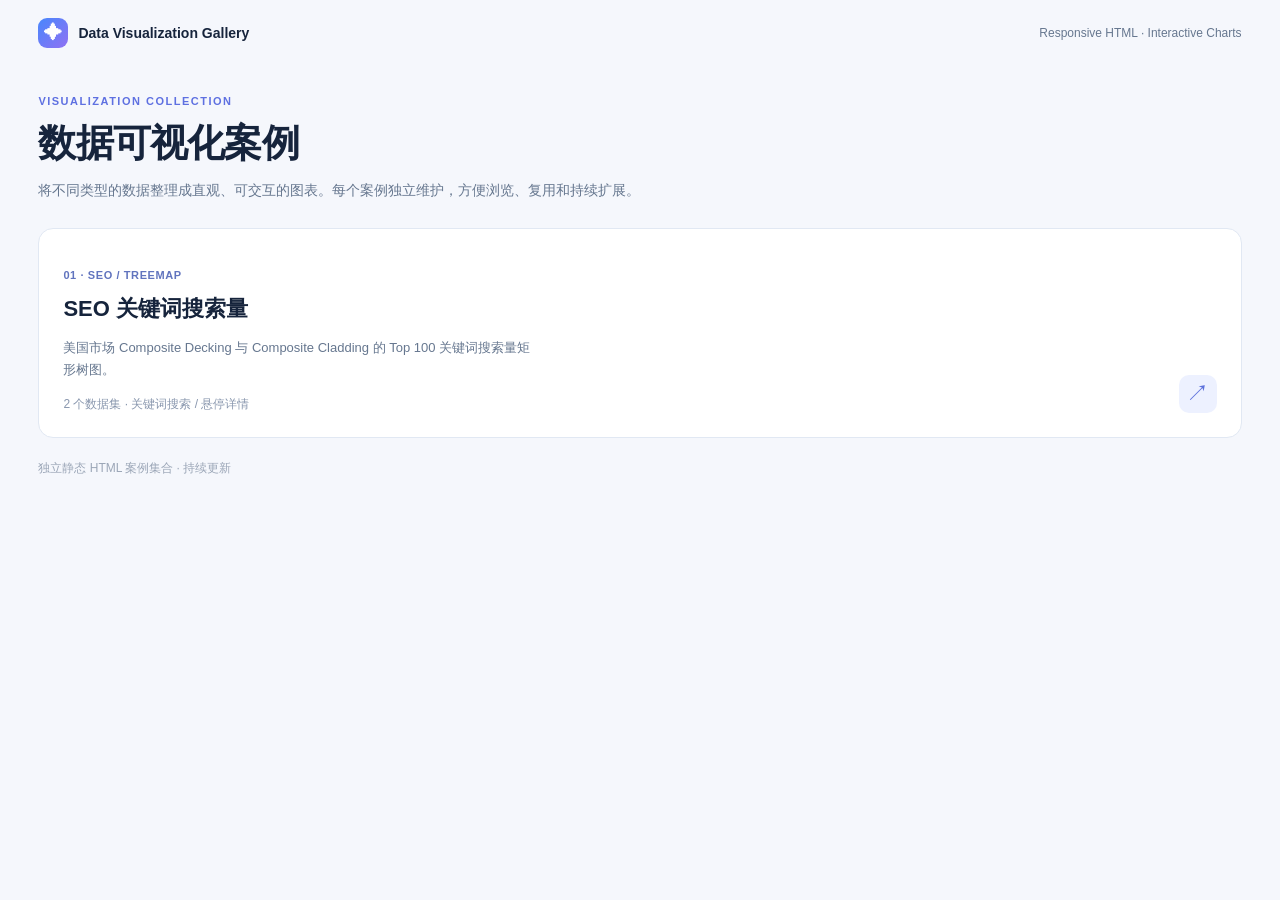
==== index.html @ 246bd043 "feat: initialize data visualization gallery with SEO treemaps 建立通用数据可视化案例目录；收录 Composite Decking 和 C" ====
<!DOCTYPE html>
<html lang="zh-CN">
<head>
  <meta charset="UTF-8">
  <meta name="viewport" content="width=device-width, initial-scale=1">
  <meta name="description" content="数据可视化案例集合：以独立 HTML 页面展示 SEO 关键词、询盘等数据，持续扩展。">
  <title>Data Visualization Gallery · 数据可视化案例</title>
  <link rel="stylesheet" href="assets/gallery.css">
</head>
<body>
  <main class="gallery">
    <header class="header">
      <div class="brand"><span class="mark" aria-hidden="true">✦</span>Data Visualization Gallery</div>
      <div class="header-note">Responsive HTML · Interactive Charts</div>
    </header>
    <section class="intro" aria-labelledby="page-title">
      <p class="eyebrow">VISUALIZATION COLLECTION</p>
      <h1 id="page-title">数据可视化案例</h1>
      <p>将不同类型的数据整理成直观、可交互的图表。每个案例独立维护，方便浏览、复用和持续扩展。</p>
    </section>
    <section class="cases" aria-label="案例列表">
      <a class="case" href="seo-keywords/index.html">
        <div class="case-text"><span class="tag">01 · SEO / TREEMAP</span><h2>SEO 关键词搜索量</h2>
          <p>美国市场 Composite Decking 与 Composite Cladding 的 Top 100 关键词搜索量矩形树图。</p>
          <span class="case-meta">2 个数据集 · 关键词搜索 / 悬停详情</span>
        </div>
        <span class="arrow" aria-hidden="true">↗</span>
      </a>
    </section>
    <footer class="foot">独立静态 HTML 案例集合 · 持续更新</footer>
  </main>
</body>
</html>
---- assets/gallery.css ----
:root{color-scheme:light;--ink:#16243c;--muted:#66778f;--line:#e1e8f3;--bg:#f5f7fc}*{box-sizing:border-box}body{margin:0;background:var(--bg);color:var(--ink);font-family:Inter,-apple-system,BlinkMacSystemFont,"Segoe UI","Microsoft YaHei",sans-serif;-webkit-font-smoothing:antialiased}a{text-decoration:none;color:inherit}.gallery{padding:18px clamp(14px,3vw,48px) 30px;max-width:1600px;margin:auto}.header{display:flex;align-items:center;justify-content:space-between;gap:16px;flex-wrap:wrap}.brand{display:flex;align-items:center;gap:10px;font-size:14px;font-weight:800}.mark{display:grid;place-items:center;width:30px;height:30px;border-radius:9px;background:linear-gradient(135deg,#4887fc,#9071f3);color:#fff;font-size:18px}.header-note{color:var(--muted);font-size:12px}.intro{padding:36px 0 25px}.eyebrow{font-size:11px;letter-spacing:1.5px;color:#5e70e1;font-weight:800}.intro h1{font-size:clamp(28px,3vw,42px);letter-spacing:-.8px;margin:10px 0}.intro>p:last-child{font-size:14px;line-height:1.7;color:var(--muted);max-width:750px;margin:0}.cases{display:grid;grid-template-columns:repeat(auto-fit,minmax(min(100%,380px),1fr));gap:16px}.case{background:#fff;border:1px solid var(--line);padding:24px;border-radius:15px;display:flex;align-items:end;justify-content:space-between;min-height:210px;gap:15px;transition:transform .15s,box-shadow .15s}.case:hover{transform:translateY(-2px);box-shadow:0 12px 28px #27395c12}.case:focus-visible{outline:3px solid #798cf0;outline-offset:3px}.tag{font-size:11px;color:#6174be;font-weight:800;letter-spacing:.6px}.case h2{font-size:22px;line-height:1.3;margin:12px 0}.case p{color:var(--muted);font-size:13px;line-height:1.7;max-width:470px}.case-meta{font-size:12px;color:#8997ae}.arrow{flex:none;width:38px;height:38px;background:#edf1ff;border-radius:10px;display:grid;place-items:center;color:#5e72dc;font-size:23px}.foot{margin-top:22px;color:#9ba6b7;font-size:12px}@media(max-width:540px){.gallery{padding:12px 12px 24px}.header-note{display:none}.intro{padding:24px 0 22px}.case{min-height:205px;padding:19px}.case h2{font-size:20px}}
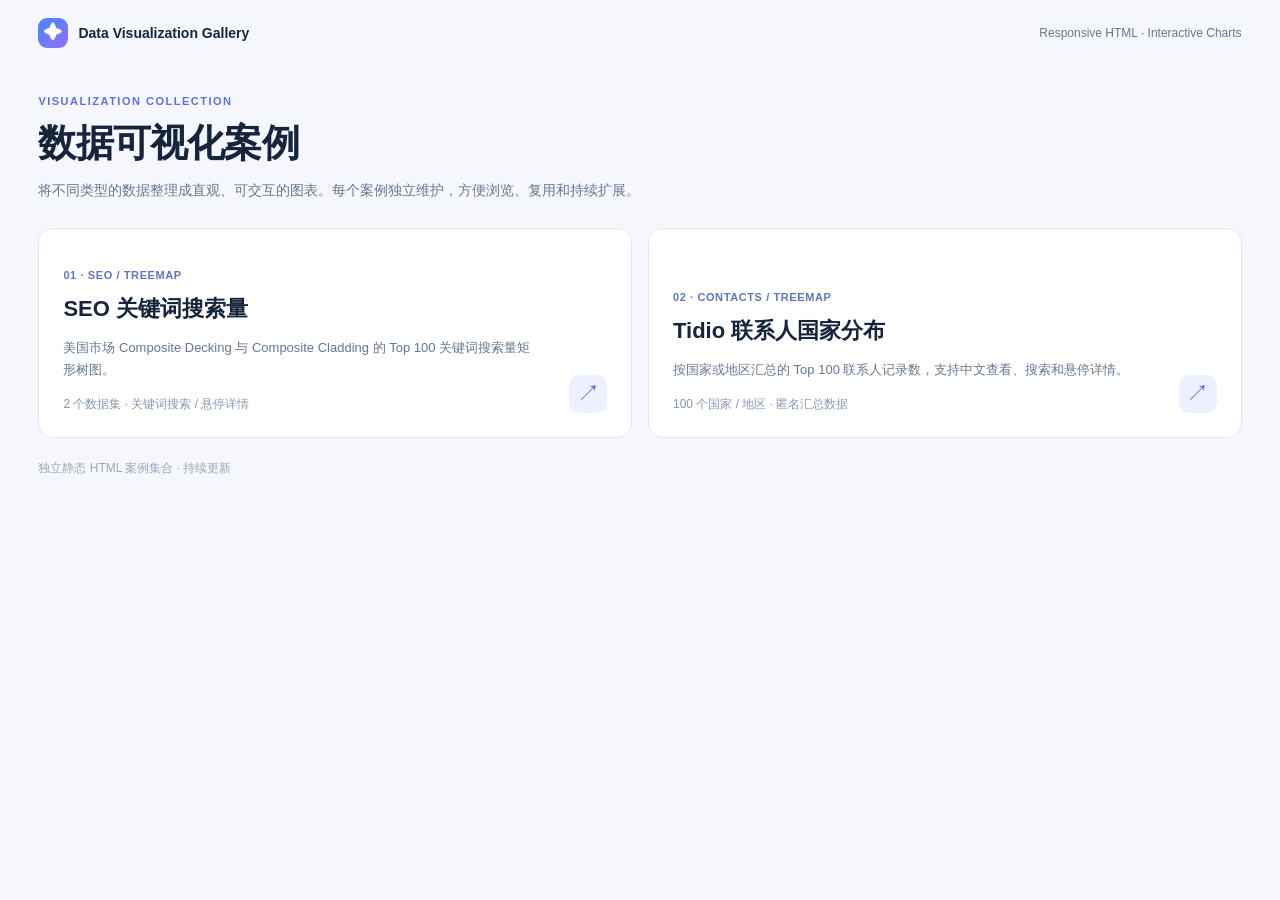
==== commit 17e019e4: "feat: list Tidio country distribution in gallery" ====
--- a/index.html
+++ b/index.html
@@ -26,8 +26,14 @@
         </div>
         <span class="arrow" aria-hidden="true">↗</span>
       </a>
+      <a class="case" href="tidio-contacts/index.html">
+        <div class="case-text"><span class="tag">02 · CONTACTS / TREEMAP</span><h2>Tidio 联系人国家分布</h2>
+          <p>按国家或地区汇总的 Top 100 联系人记录数，支持中文查看、搜索和悬停详情。</p>
+          <span class="case-meta">100 个国家 / 地区 · 匿名汇总数据</span>
+        </div><span class="arrow" aria-hidden="true">↗</span>
+      </a>
     </section>
     <footer class="foot">独立静态 HTML 案例集合 · 持续更新</footer>
   </main>
 </body>
-</html>
+</html>
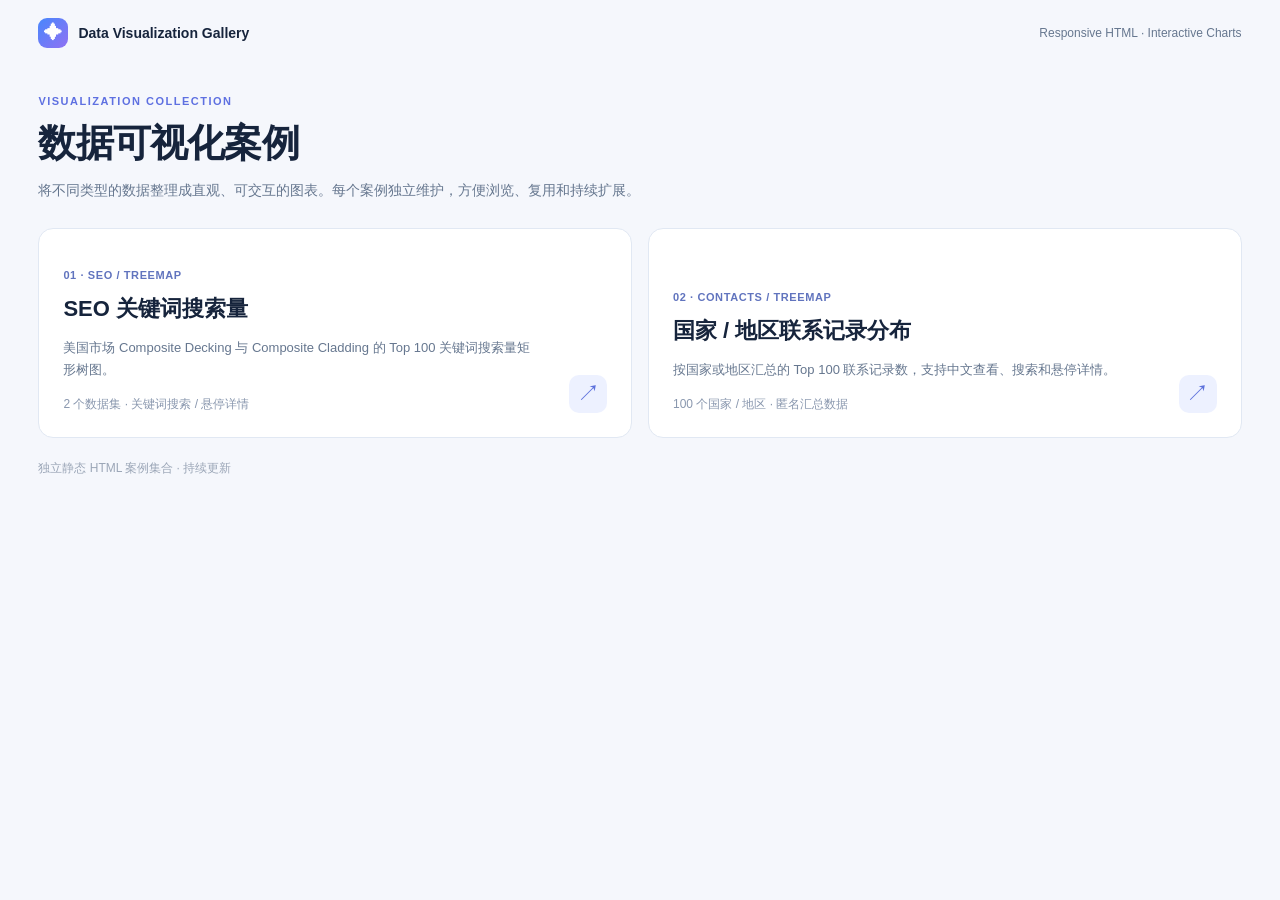
==== commit 0dcb959c: "docs: neutralize public country-distribution provenance and labels" ====
--- a/index.html
+++ b/index.html
@@ -27,8 +27,8 @@
         <span class="arrow" aria-hidden="true">↗</span>
       </a>
       <a class="case" href="tidio-contacts/index.html">
-        <div class="case-text"><span class="tag">02 · CONTACTS / TREEMAP</span><h2>Tidio 联系人国家分布</h2>
-          <p>按国家或地区汇总的 Top 100 联系人记录数，支持中文查看、搜索和悬停详情。</p>
+        <div class="case-text"><span class="tag">02 · CONTACTS / TREEMAP</span><h2>国家 / 地区联系记录分布</h2>
+          <p>按国家或地区汇总的 Top 100 联系记录数，支持中文查看、搜索和悬停详情。</p>
           <span class="case-meta">100 个国家 / 地区 · 匿名汇总数据</span>
         </div><span class="arrow" aria-hidden="true">↗</span>
       </a>
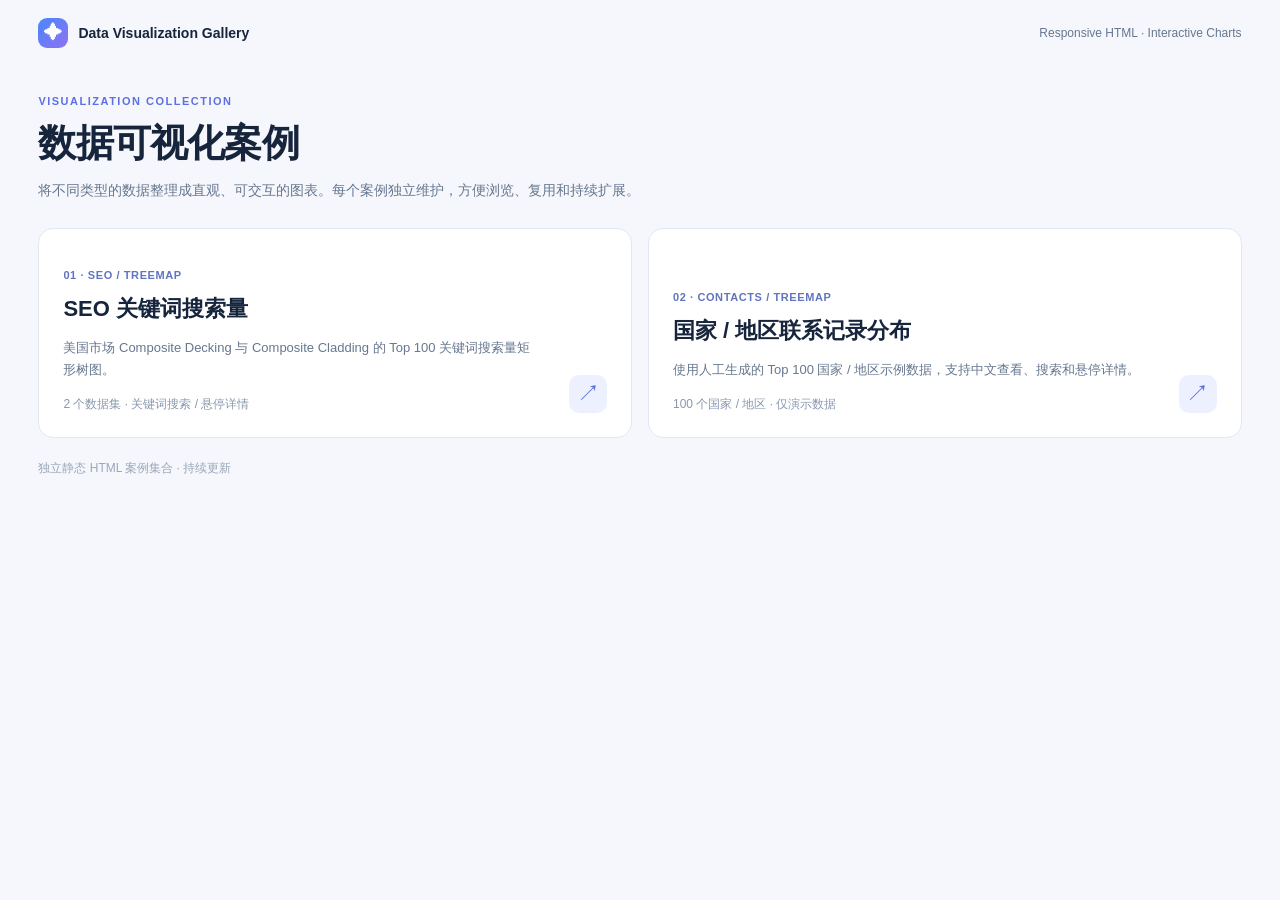
==== commit 1b0484a5: "refactor: publish generic country treemap with synthetic demo data" ====
--- a/index.html
+++ b/index.html
@@ -26,10 +26,10 @@
         </div>
         <span class="arrow" aria-hidden="true">↗</span>
       </a>
-      <a class="case" href="tidio-contacts/index.html">
+      <a class="case" href="country-distribution/index.html">
         <div class="case-text"><span class="tag">02 · CONTACTS / TREEMAP</span><h2>国家 / 地区联系记录分布</h2>
-          <p>按国家或地区汇总的 Top 100 联系记录数，支持中文查看、搜索和悬停详情。</p>
-          <span class="case-meta">100 个国家 / 地区 · 匿名汇总数据</span>
+          <p>使用人工生成的 Top 100 国家 / 地区示例数据，支持中文查看、搜索和悬停详情。</p>
+          <span class="case-meta">100 个国家 / 地区 · 仅演示数据</span>
         </div><span class="arrow" aria-hidden="true">↗</span>
       </a>
     </section>
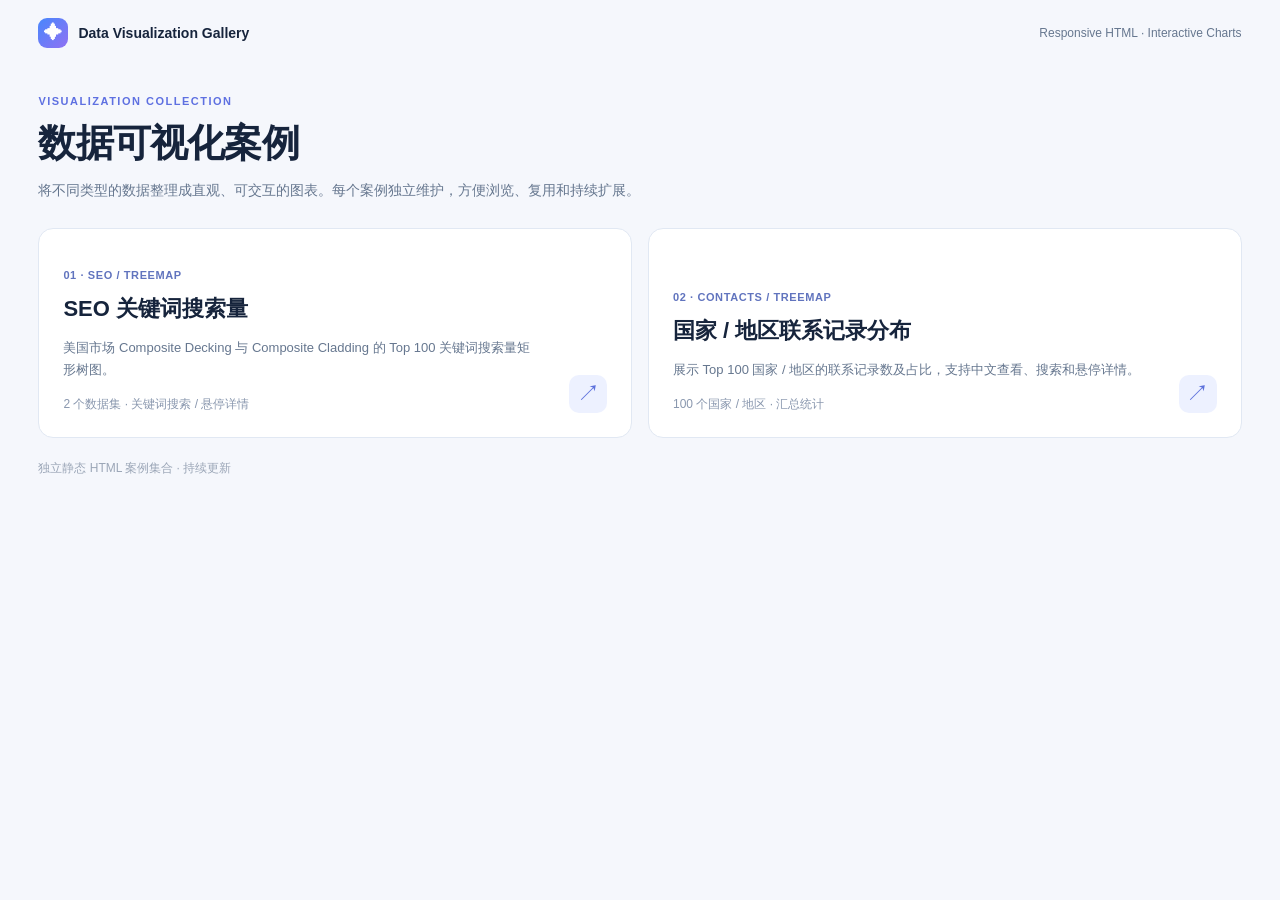
==== commit 836fcaf9: "fix: restore real country distribution summary and correct copy" ====
--- a/index.html
+++ b/index.html
@@ -28,8 +28,8 @@
       </a>
       <a class="case" href="country-distribution/index.html">
         <div class="case-text"><span class="tag">02 · CONTACTS / TREEMAP</span><h2>国家 / 地区联系记录分布</h2>
-          <p>使用人工生成的 Top 100 国家 / 地区示例数据，支持中文查看、搜索和悬停详情。</p>
-          <span class="case-meta">100 个国家 / 地区 · 仅演示数据</span>
+          <p>展示 Top 100 国家 / 地区的联系记录数及占比，支持中文查看、搜索和悬停详情。</p>
+          <span class="case-meta">100 个国家 / 地区 · 汇总统计</span>
         </div><span class="arrow" aria-hidden="true">↗</span>
       </a>
     </section>
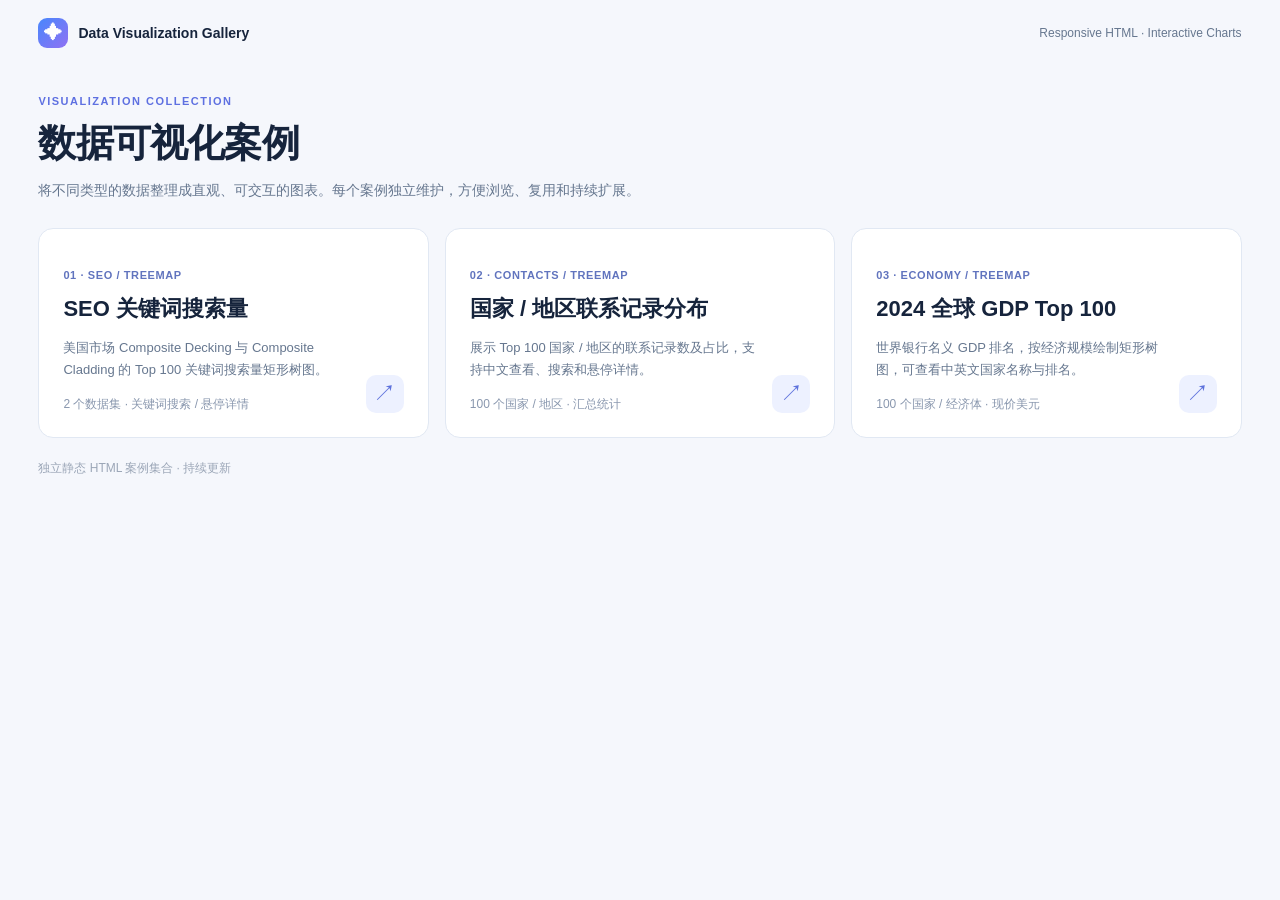
==== commit 6db8538a: "feat: add 2024 nominal GDP top 100 country treemap" ====
--- a/index.html
+++ b/index.html
@@ -32,6 +32,7 @@
           <span class="case-meta">100 个国家 / 地区 · 汇总统计</span>
         </div><span class="arrow" aria-hidden="true">↗</span>
       </a>
+      <a class="case" href="gdp-ranking/index.html"><div class="case-text"><span class="tag">03 · ECONOMY / TREEMAP</span><h2>2024 全球 GDP Top 100</h2><p>世界银行名义 GDP 排名，按经济规模绘制矩形树图，可查看中英文国家名称与排名。</p><span class="case-meta">100 个国家 / 经济体 · 现价美元</span></div><span class="arrow" aria-hidden="true">↗</span></a>
     </section>
     <footer class="foot">独立静态 HTML 案例集合 · 持续更新</footer>
   </main>
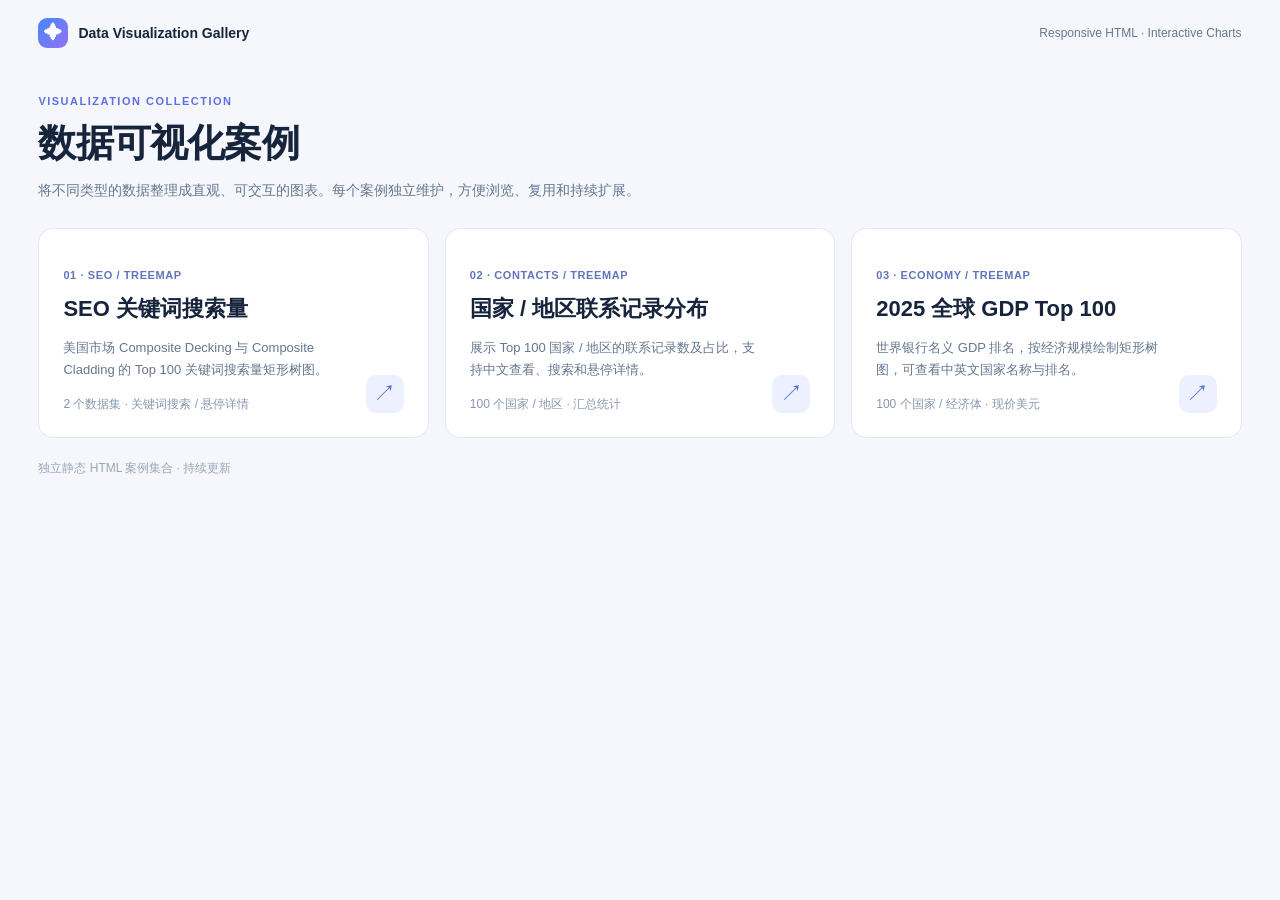
==== commit ad724f57: "data: update global GDP treemap to 2025 top 100" ====
--- a/index.html
+++ b/index.html
@@ -32,7 +32,7 @@
           <span class="case-meta">100 个国家 / 地区 · 汇总统计</span>
         </div><span class="arrow" aria-hidden="true">↗</span>
       </a>
-      <a class="case" href="gdp-ranking/index.html"><div class="case-text"><span class="tag">03 · ECONOMY / TREEMAP</span><h2>2024 全球 GDP Top 100</h2><p>世界银行名义 GDP 排名，按经济规模绘制矩形树图，可查看中英文国家名称与排名。</p><span class="case-meta">100 个国家 / 经济体 · 现价美元</span></div><span class="arrow" aria-hidden="true">↗</span></a>
+      <a class="case" href="gdp-ranking/index.html"><div class="case-text"><span class="tag">03 · ECONOMY / TREEMAP</span><h2>2025 全球 GDP Top 100</h2><p>世界银行名义 GDP 排名，按经济规模绘制矩形树图，可查看中英文国家名称与排名。</p><span class="case-meta">100 个国家 / 经济体 · 现价美元</span></div><span class="arrow" aria-hidden="true">↗</span></a>
     </section>
     <footer class="foot">独立静态 HTML 案例集合 · 持续更新</footer>
   </main>
